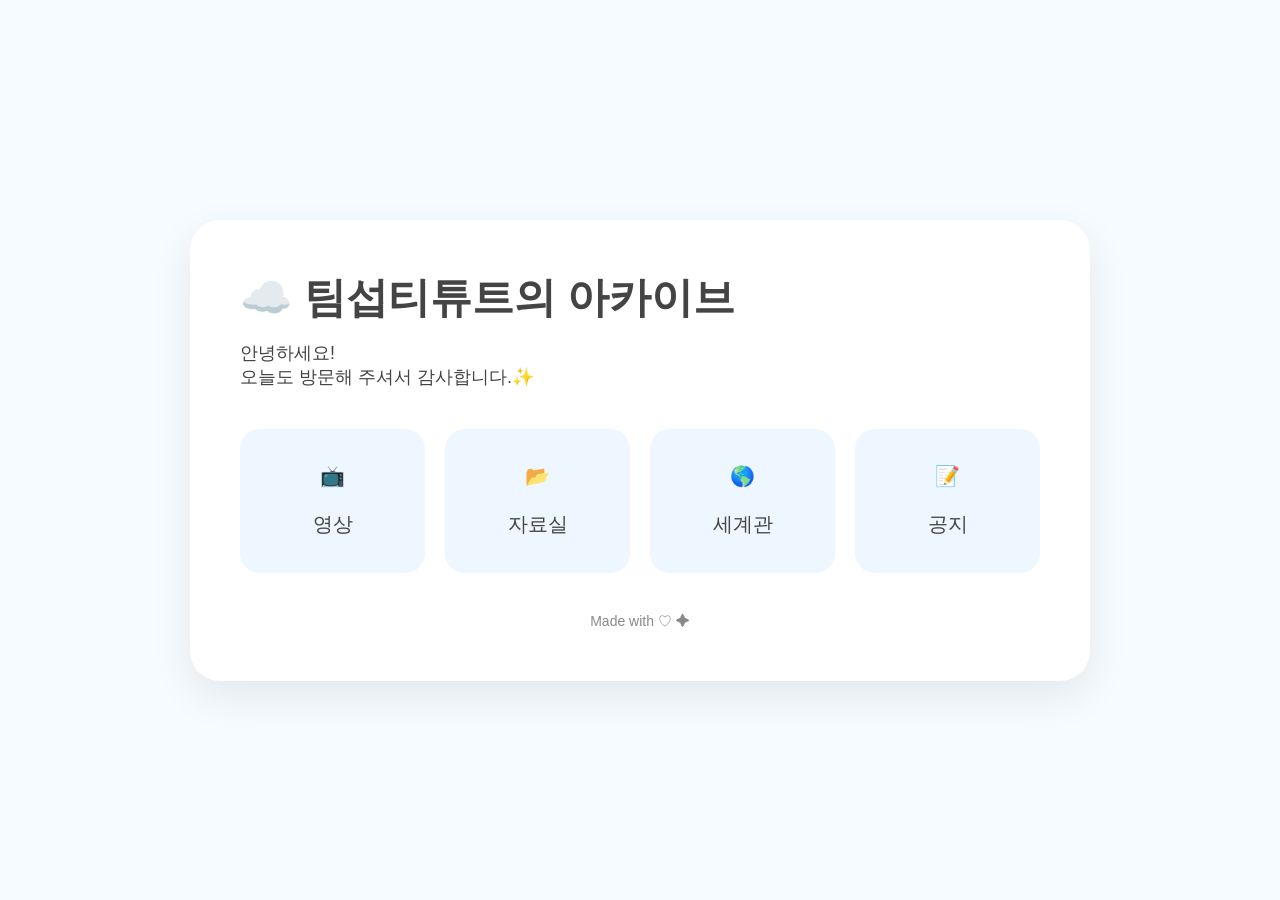
==== index.html @ cb5f6740 "eunseo110800@gmail.com" ====
<!DOCTYPE html>
<html lang="ko">
<head>
<meta charset="UTF-8">
<meta name="viewport" content="width=device-width, initial-scale=1.0">

<title>팀섭티튜의 아카이브</title>

<link rel="preconnect" href="https://fonts.googleapis.com">
<link rel="preconnect" href="https://fonts.gstatic.com" crossorigin>

<style>

*{
margin:0;
padding:0;
box-sizing:border-box;
font-family:sans-serif;
}

body{

background:#f6fbff;

color:#444;

display:flex;

justify-content:center;

align-items:center;

height:100vh;

}

.container{

background:white;

width:90%;
max-width:900px;

border-radius:30px;

padding:50px;

box-shadow:0 15px 40px rgba(0,0,0,.08);

}

h1{

font-size:42px;

margin-bottom:15px;

}

p{

font-size:18px;

margin-bottom:40px;

}

.secret{

cursor:pointer;

transition:.3s;

}

.secret:hover{

color:#4ea4ff;

}

.grid{

display:grid;

grid-template-columns:repeat(auto-fit,minmax(180px,1fr));

gap:20px;

}

.card{

background:#eef7ff;

border-radius:20px;

padding:35px;

text-align:center;

font-size:20px;

cursor:pointer;

transition:.3s;

}

.card:hover{

transform:translateY(-8px);

background:#d9eeff;

}

footer{

margin-top:40px;

text-align:center;

color:#888;

font-size:14px;

}

#fade{

position:fixed;

left:0;
top:0;

width:100%;
height:100%;

background:black;

opacity:0;

pointer-events:none;

transition:2s;

display:flex;

justify-content:center;

align-items:center;

font-size:40px;

color:white;

letter-spacing:8px;

}

</style>

</head>

<body>

<div class="container">

<h1>☁️ 팀섭티튜트의 아카이브</h1>

<p>

안녕하세요!<br>

오늘도 방문해 주셔서 감사합니다.<span class="secret" onclick="goArchive()">✨</span>

</p>

<div class="grid">

<div class="card">📺<br><br>영상</div>

<div class="card">📂<br><br>자료실</div>

<div class="card" onclick="location.href='world.html'">
🌎<br><br>세계관
</div>

<div class="card">📝<br><br>공지</div>

</div>

<footer>

Made with ♡ ✦

</footer>

</div>

<div id="fade">

ACCESSING...

</div>

<script>

function goArchive(){

let fade=document.getElementById("fade");

fade.style.opacity="1";

setTimeout(()=>{

window.location.href="archive.html";

},2200);

}

</script>

</body>
</html>
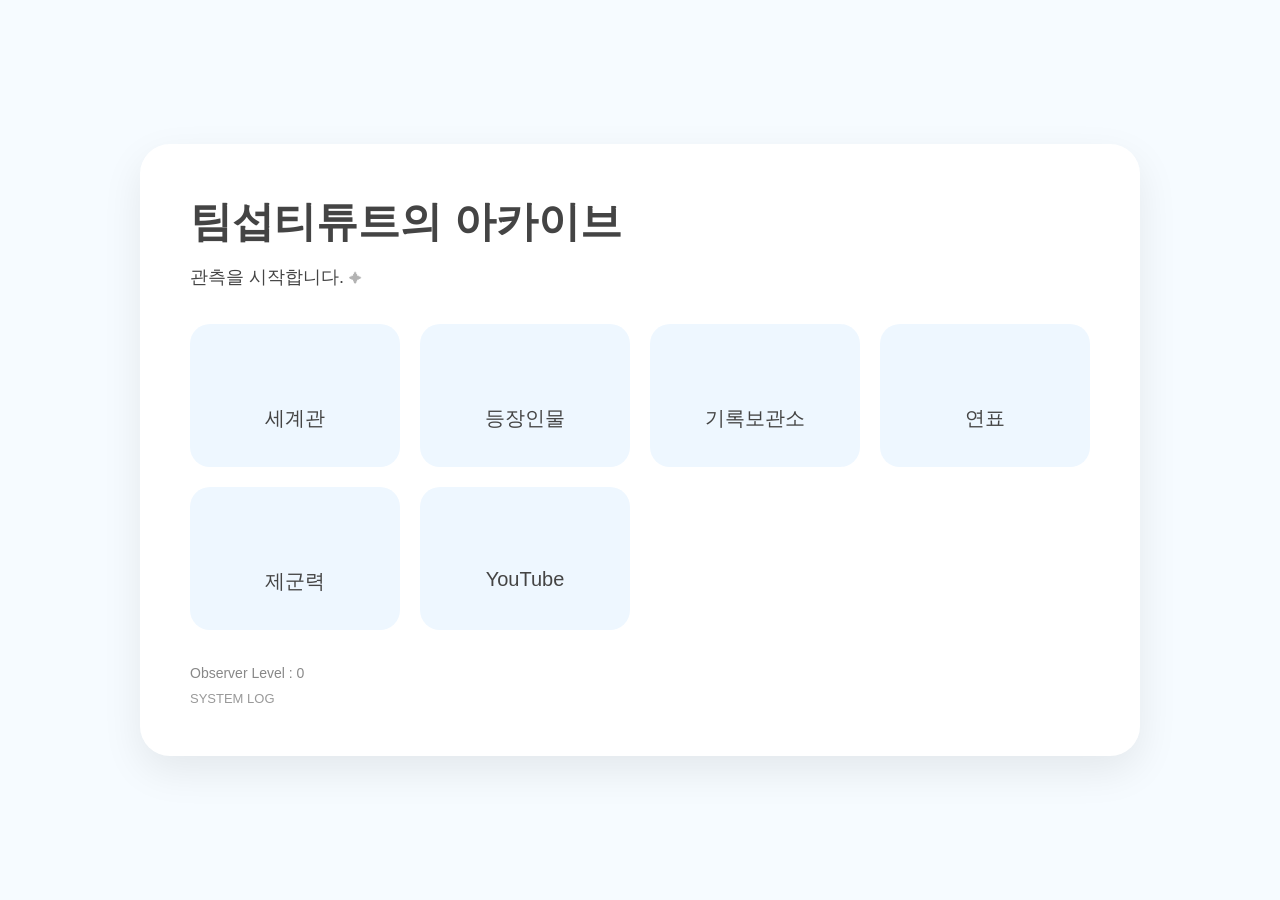
==== commit fc8e82e4: "사이트 완성 1차" ====
--- a/index.html
+++ b/index.html
@@ -1,227 +1,120 @@
 <!DOCTYPE html>
 <html lang="ko">
+
 <head>
+
 <meta charset="UTF-8">
+
 <meta name="viewport" content="width=device-width, initial-scale=1.0">
 
-<title>팀섭티튜의 아카이브</title>
+<title>팀섭티튜트의 아카이브</title>
 
-<link rel="preconnect" href="https://fonts.googleapis.com">
-<link rel="preconnect" href="https://fonts.gstatic.com" crossorigin>
-
-<style>
-
-*{
-margin:0;
-padding:0;
-box-sizing:border-box;
-font-family:sans-serif;
-}
-
-body{
-
-background:#f6fbff;
-
-color:#444;
-
-display:flex;
-
-justify-content:center;
-
-align-items:center;
-
-height:100vh;
-
-}
-
-.container{
-
-background:white;
-
-width:90%;
-max-width:900px;
-
-border-radius:30px;
-
-padding:50px;
-
-box-shadow:0 15px 40px rgba(0,0,0,.08);
-
-}
-
-h1{
-
-font-size:42px;
-
-margin-bottom:15px;
-
-}
-
-p{
-
-font-size:18px;
-
-margin-bottom:40px;
-
-}
-
-.secret{
-
-cursor:pointer;
-
-transition:.3s;
-
-}
-
-.secret:hover{
-
-color:#4ea4ff;
-
-}
-
-.grid{
-
-display:grid;
-
-grid-template-columns:repeat(auto-fit,minmax(180px,1fr));
-
-gap:20px;
-
-}
-
-.card{
-
-background:#eef7ff;
-
-border-radius:20px;
-
-padding:35px;
-
-text-align:center;
-
-font-size:20px;
-
-cursor:pointer;
-
-transition:.3s;
-
-}
-
-.card:hover{
-
-transform:translateY(-8px);
-
-background:#d9eeff;
-
-}
-
-footer{
-
-margin-top:40px;
-
-text-align:center;
-
-color:#888;
-
-font-size:14px;
-
-}
-
-#fade{
-
-position:fixed;
-
-left:0;
-top:0;
-
-width:100%;
-height:100%;
-
-background:black;
-
-opacity:0;
-
-pointer-events:none;
-
-transition:2s;
-
-display:flex;
-
-justify-content:center;
-
-align-items:center;
-
-font-size:40px;
-
-color:white;
-
-letter-spacing:8px;
-
-}
-
-</style>
+<link rel="stylesheet" href="style.css">
 
 </head>
 
 <body>
 
+<div id="fade"></div>
+
+<div id="light"></div>
+
 <div class="container">
 
-<h1>☁️ 팀섭티튜트의 아카이브</h1>
+<h1>팀섭티튜트의 아카이브</h1>
 
 <p>
 
-안녕하세요!<br>
+관측을 시작합니다.
 
-오늘도 방문해 주셔서 감사합니다.<span class="secret" onclick="goArchive()">✨</span>
+<span id="star">✦</span>
 
 </p>
 
 <div class="grid">
 
-<div class="card">📺<br><br>영상</div>
+<a class="card" href="world.html">
 
-<div class="card">📂<br><br>자료실</div>
 
-<div class="card" onclick="location.href='world.html'">
-🌎<br><br>세계관
-</div>
 
-<div class="card">📝<br><br>공지</div>
+<br><br>
+
+세계관
+
+</a>
+
+<a class="card" href="characters.html">
+
+
+
+<br><br>
+
+등장인물
+
+</a>
+
+<a class="card" href="archive.html">
+
+
+
+<br><br>
+
+기록보관소
+
+</a>
+
+<a class="card" href="timeline.html">
+
+
+
+<br><br>
+
+연표
+
+</a>
+
+<a class="card" href="jegun.html">
+
+
+
+<br><br>
+
+제군력
+
+</a>
+
+<a class="card"
+
+href="https://youtube.com"
+
+target="_blank">
+
+
+
+<br><br>
+
+YouTube
+
+</a>
 
 </div>
 
-<footer>
+<div class="status">
 
-Made with ♡ ✦
-
-</footer>
+Observer Level : 0
 
 </div>
 
-<div id="fade">
+<div id="log">
 
-ACCESSING...
+SYSTEM LOG
 
 </div>
 
-<script>
+</div>
 
-function goArchive(){
-
-let fade=document.getElementById("fade");
-
-fade.style.opacity="1";
-
-setTimeout(()=>{
-
-window.location.href="archive.html";
-
-},2200);
-
-}
-
-</script>
+<script src="script.js"></script>
 
 </body>
+
 </html>
--- a/style.css
+++ b/style.css
@@ -0,0 +1,208 @@
+*{
+margin:0;
+padding:0;
+box-sizing:border-box;
+font-family:sans-serif;
+}
+
+body{
+
+background:#f6fbff;
+
+min-height:100vh;
+
+display:flex;
+
+justify-content:center;
+
+align-items:center;
+
+overflow:hidden;
+
+color:#444;
+
+}
+
+.container{
+
+width:90%;
+
+max-width:1000px;
+
+background:white;
+
+padding:50px;
+
+border-radius:30px;
+
+box-shadow:0 15px 40px rgba(0,0,0,.08);
+
+position:relative;
+
+z-index:2;
+
+}
+
+h1{
+
+font-size:42px;
+
+margin-bottom:15px;
+
+}
+
+p{
+
+font-size:18px;
+
+margin-bottom:35px;
+
+}
+
+.grid{
+
+display:grid;
+
+grid-template-columns:repeat(auto-fit,minmax(180px,1fr));
+
+gap:20px;
+
+}
+
+.card{
+
+background:#eef7ff;
+
+padding:35px;
+
+border-radius:20px;
+
+text-align:center;
+
+text-decoration:none;
+
+color:#444;
+
+font-size:20px;
+
+transition:.3s;
+
+}
+
+.card:hover{
+
+transform:translateY(-8px);
+
+background:#dff0ff;
+
+}
+
+#star{
+
+cursor:pointer;
+
+font-size:13px;
+
+opacity:.4;
+
+transition:.3s;
+
+}
+
+#star:hover{
+
+opacity:1;
+
+color:#5caeff;
+
+}
+
+.status{
+
+margin-top:35px;
+
+font-size:14px;
+
+color:#888;
+
+}
+
+#log{
+
+margin-top:10px;
+
+font-size:13px;
+
+color:#999;
+
+}
+
+#fade{
+
+position:fixed;
+
+left:0;
+top:0;
+
+width:100%;
+height:100%;
+
+background:black;
+
+opacity:0;
+
+pointer-events:none;
+
+transition:2s;
+
+z-index:999;
+
+}
+
+#light{
+
+position:fixed;
+
+width:250px;
+
+height:250px;
+
+background:radial-gradient(
+circle,
+rgba(120,190,255,.35),
+transparent 70%
+);
+
+border-radius:50%;
+
+pointer-events:none;
+
+transform:translate(-50%,-50%);
+
+z-index:1;
+
+}
+
+@media(max-width:700px){
+
+.container{
+
+padding:30px;
+
+}
+
+h1{
+
+font-size:30px;
+
+}
+
+.card{
+
+font-size:18px;
+
+padding:25px;
+
+}
+
+}
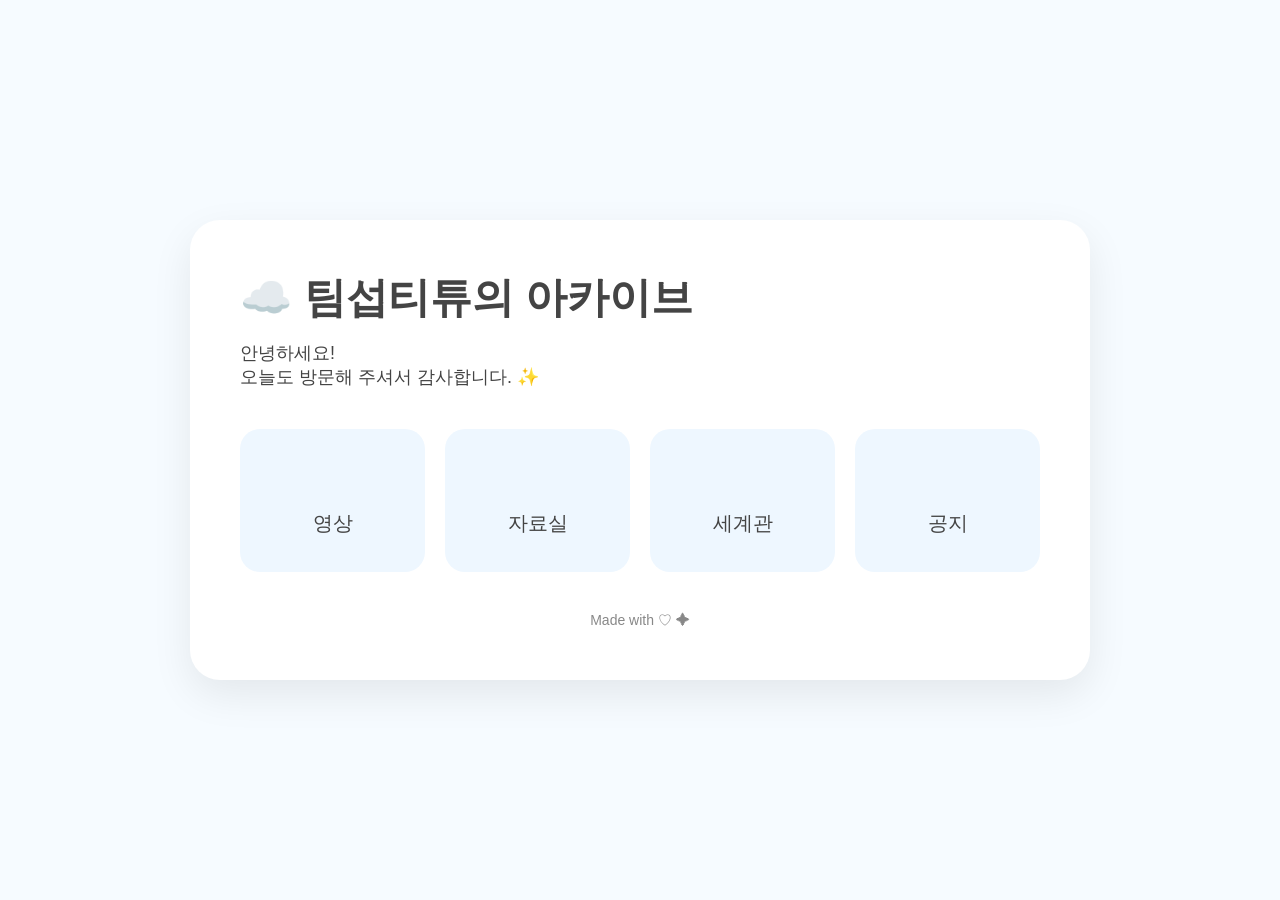
==== commit c06363cd: "사이트 완성 1차" ====
--- a/index.html
+++ b/index.html
@@ -1,120 +1,170 @@
 <!DOCTYPE html>
 <html lang="ko">
-
 <head>
-
 <meta charset="UTF-8">
-
 <meta name="viewport" content="width=device-width, initial-scale=1.0">
 
-<title>팀섭티튜트의 아카이브</title>
+<title>팀섭티튜의 아카이브</title>
 
-<link rel="stylesheet" href="style.css">
+<style>
+
+*{
+margin:0;
+padding:0;
+box-sizing:border-box;
+font-family:sans-serif;
+}
+
+body{
+background:#f6fbff;
+color:#444;
+display:flex;
+justify-content:center;
+align-items:center;
+height:100vh;
+}
+
+.container{
+background:white;
+width:90%;
+max-width:900px;
+border-radius:30px;
+padding:50px;
+box-shadow:0 15px 40px rgba(0,0,0,.08);
+}
+
+h1{
+font-size:42px;
+margin-bottom:15px;
+}
+
+p{
+font-size:18px;
+margin-bottom:40px;
+}
+
+.secret{
+cursor:pointer;
+transition:.3s;
+}
+
+.secret:hover{
+color:#4ea4ff;
+}
+
+.grid{
+display:grid;
+grid-template-columns:repeat(auto-fit,minmax(180px,1fr));
+gap:20px;
+}
+
+.card{
+background:#eef7ff;
+border-radius:20px;
+padding:35px;
+text-align:center;
+font-size:20px;
+cursor:pointer;
+transition:.3s;
+}
+
+.card:hover{
+transform:translateY(-8px);
+background:#d9eeff;
+}
+
+footer{
+margin-top:40px;
+text-align:center;
+color:#888;
+font-size:14px;
+}
+
+#fade{
+position:fixed;
+left:0;
+top:0;
+width:100%;
+height:100%;
+background:black;
+opacity:0;
+pointer-events:none;
+transition:2s;
+display:flex;
+justify-content:center;
+align-items:center;
+font-size:40px;
+color:white;
+letter-spacing:8px;
+}
+
+</style>
 
 </head>
 
 <body>
 
-<div id="fade"></div>
-
-<div id="light"></div>
-
 <div class="container">
 
-<h1>팀섭티튜트의 아카이브</h1>
+<h1>☁️ 팀섭티튜의 아카이브</h1>
 
 <p>
-
-관측을 시작합니다.
-
-<span id="star">✦</span>
-
+안녕하세요!<br>
+오늘도 방문해 주셔서 감사합니다.
+<span class="secret" onclick="goSecret()">✨</span>
 </p>
 
 <div class="grid">
 
-<a class="card" href="world.html">
-
-
-
-<br><br>
-
-세계관
-
-</a>
-
-<a class="card" href="characters.html">
-
-
-
-<br><br>
-
-등장인물
-
-</a>
-
-<a class="card" href="archive.html">
-
-
-
-<br><br>
-
-기록보관소
-
-</a>
-
-<a class="card" href="timeline.html">
-
-
-
-<br><br>
-
-연표
-
-</a>
-
-<a class="card" href="jegun.html">
-
-
-
-<br><br>
-
-제군력
-
-</a>
-
-<a class="card"
-
-href="https://youtube.com"
-
-target="_blank">
-
-
-
-<br><br>
-
-YouTube
-
-</a>
-
+<div class="card">
+<br><br>영상
 </div>
 
-<div class="status">
-
-Observer Level : 0
-
+<div class="card" onclick="location.href='archive.html'">
+<br><br>자료실
 </div>
 
-<div id="log">
+<div class="card" onclick="location.href='world.html'">
+<br><br>세계관
+</div>
 
-SYSTEM LOG
-
+<div class="card">
+<br><br>공지
 </div>
 
 </div>
 
-<script src="script.js"></script>
+<footer>
+
+Made with ♡ ✦
+
+</footer>
+
+</div>
+
+<div id="fade">
+
+ACCESSING...
+
+</div>
+
+<script>
+
+function goSecret(){
+
+const fade=document.getElementById("fade");
+
+fade.style.opacity="1";
+
+setTimeout(()=>{
+
+location.href="secret.html";
+
+},2000);
+
+}
+
+</script>
 
 </body>
-
 </html>
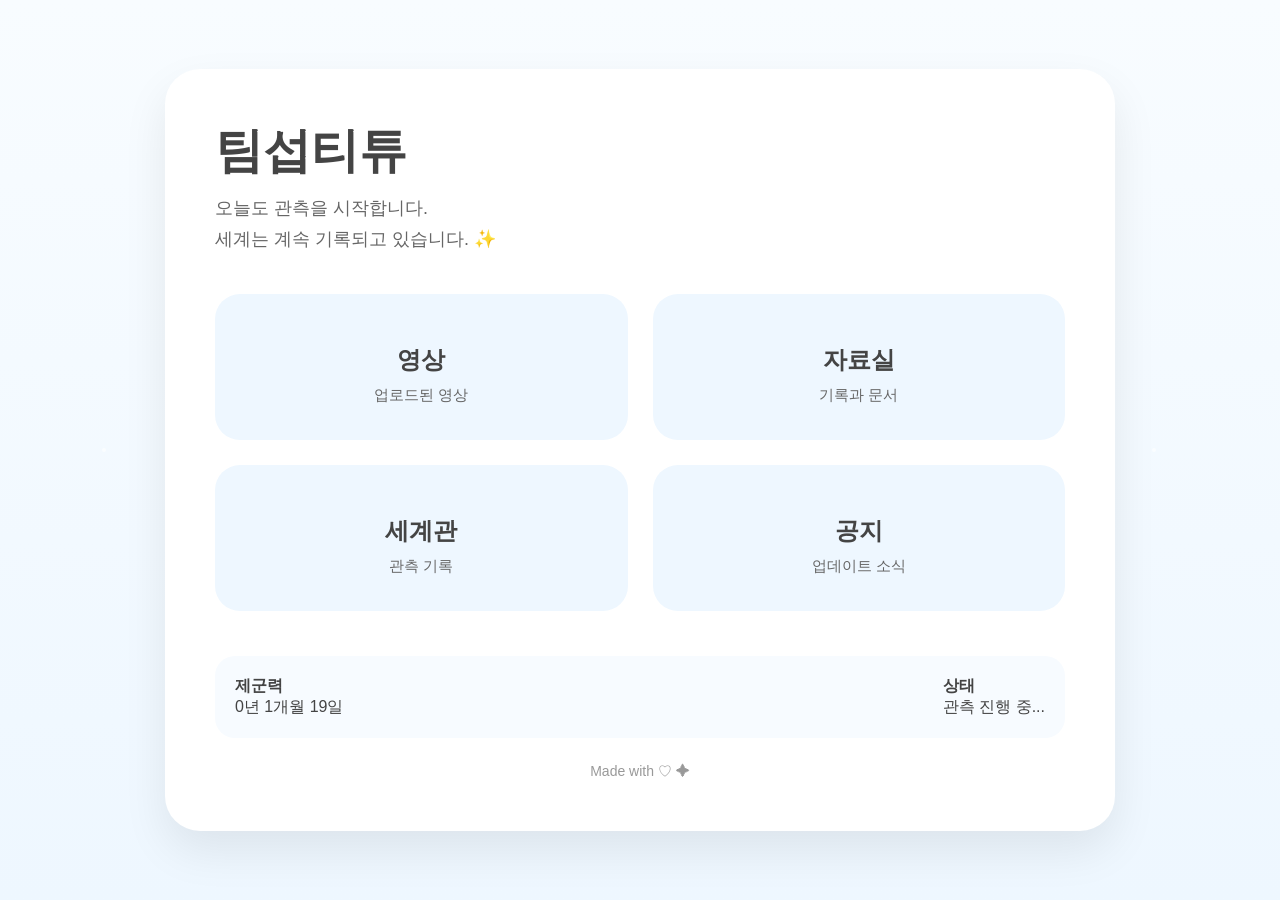
==== commit 13c2d6a2: "tkdlxm" ====
--- a/index.html
+++ b/index.html
@@ -1,6 +1,7 @@
 <!DOCTYPE html>
 <html lang="ko">
 <head>
+
 <meta charset="UTF-8">
 <meta name="viewport" content="width=device-width, initial-scale=1.0">
 
@@ -12,90 +13,235 @@
 margin:0;
 padding:0;
 box-sizing:border-box;
-font-family:sans-serif;
+font-family:"Pretendard",sans-serif;
 }
 
 body{
-background:#f6fbff;
+
+background:linear-gradient(#f8fcff,#eef7ff);
+
+height:100vh;
+
+display:flex;
+
+justify-content:center;
+
+align-items:center;
+
+overflow:hidden;
+
 color:#444;
+
+}
+
+/* 떠다니는 별 */
+
+.star{
+
+position:absolute;
+
+width:4px;
+height:4px;
+
+background:white;
+
+border-radius:50%;
+
+animation:float 12s linear infinite;
+
+opacity:.6;
+
+}
+
+@keyframes float{
+
+0%{
+
+transform:translateY(100vh);
+
+}
+
+100%{
+
+transform:translateY(-100px);
+
+}
+
+}
+
+.container{
+
+width:90%;
+max-width:950px;
+
+background:white;
+
+padding:50px;
+
+border-radius:35px;
+
+box-shadow:0 20px 45px rgba(0,0,0,.08);
+
+position:relative;
+
+z-index:5;
+
+}
+
+h1{
+
+font-size:48px;
+
+margin-bottom:10px;
+
+}
+
+.sub{
+
+font-size:18px;
+
+color:#666;
+
+margin-bottom:40px;
+
+line-height:1.7;
+
+}
+
+.secret{
+
+cursor:pointer;
+
+transition:.3s;
+
+}
+
+.secret:hover{
+
+color:#6aa8ff;
+
+}
+
+.grid{
+
+display:grid;
+
+grid-template-columns:repeat(2,1fr);
+
+gap:25px;
+
+}
+
+.card{
+
+background:#eef7ff;
+
+border-radius:25px;
+
+padding:35px;
+
+text-align:center;
+
+cursor:pointer;
+
+transition:.35s;
+
+}
+
+.card:hover{
+
+transform:translateY(-8px);
+
+background:#dcefff;
+
+}
+
+.card .icon{
+
+font-size:45px;
+
+margin-bottom:15px;
+
+}
+
+.card h2{
+
+font-size:24px;
+
+margin-bottom:10px;
+
+}
+
+.card p{
+
+color:#666;
+
+font-size:15px;
+
+}
+
+.info{
+
+margin-top:45px;
+
+padding:20px;
+
+border-radius:20px;
+
+background:#f7fbff;
+
 display:flex;
-justify-content:center;
+
+justify-content:space-between;
+
 align-items:center;
-height:100vh;
-}
-
-.container{
-background:white;
-width:90%;
-max-width:900px;
-border-radius:30px;
-padding:50px;
-box-shadow:0 15px 40px rgba(0,0,0,.08);
-}
-
-h1{
-font-size:42px;
-margin-bottom:15px;
-}
-
-p{
-font-size:18px;
-margin-bottom:40px;
-}
-
-.secret{
-cursor:pointer;
-transition:.3s;
-}
-
-.secret:hover{
-color:#4ea4ff;
-}
-
-.grid{
-display:grid;
-grid-template-columns:repeat(auto-fit,minmax(180px,1fr));
-gap:20px;
-}
-
-.card{
-background:#eef7ff;
-border-radius:20px;
-padding:35px;
+
+}
+
+footer{
+
+margin-top:25px;
+
 text-align:center;
-font-size:20px;
-cursor:pointer;
-transition:.3s;
-}
-
-.card:hover{
-transform:translateY(-8px);
-background:#d9eeff;
-}
-
-footer{
-margin-top:40px;
-text-align:center;
-color:#888;
+
 font-size:14px;
+
+color:#999;
+
 }
 
 #fade{
+
 position:fixed;
+
 left:0;
 top:0;
+
 width:100%;
 height:100%;
+
 background:black;
+
+display:flex;
+
+justify-content:center;
+
+align-items:center;
+
+font-size:40px;
+
+color:white;
+
 opacity:0;
+
 pointer-events:none;
+
 transition:2s;
-display:flex;
-justify-content:center;
-align-items:center;
-font-size:40px;
-color:white;
+
 letter-spacing:8px;
+
+z-index:999;
+
 }
 
 </style>
@@ -104,32 +250,87 @@
 
 <body>
 
+<div class="star" style="left:8%;animation-delay:0s;"></div>
+<div class="star" style="left:24%;animation-delay:3s;"></div>
+<div class="star" style="left:40%;animation-delay:6s;"></div>
+<div class="star" style="left:55%;animation-delay:2s;"></div>
+<div class="star" style="left:72%;animation-delay:8s;"></div>
+<div class="star" style="left:90%;animation-delay:5s;"></div>
+
 <div class="container">
 
-<h1>☁️ 팀섭티튜의 아카이브</h1>
-
-<p>
-안녕하세요!<br>
-오늘도 방문해 주셔서 감사합니다.
+<h1> 팀섭티튜</h1>
+
+<div class="sub">
+
+오늘도 관측을 시작합니다.<br>
+
+세계는 계속 기록되고 있습니다.
+
 <span class="secret" onclick="goSecret()">✨</span>
-</p>
+
+</div>
 
 <div class="grid">
 
 <div class="card">
-<br><br>영상
+
+<div class="icon"></div>
+
+<h2>영상</h2>
+
+<p>업로드된 영상</p>
+
 </div>
 
 <div class="card" onclick="location.href='archive.html'">
-<br><br>자료실
+
+<div class="icon"></div>
+
+<h2>자료실</h2>
+
+<p>기록과 문서</p>
+
 </div>
 
 <div class="card" onclick="location.href='world.html'">
-<br><br>세계관
+
+<div class="icon"></div>
+
+<h2>세계관</h2>
+
+<p>관측 기록</p>
+
 </div>
 
 <div class="card">
-<br><br>공지
+
+<div class="icon"></div>
+
+<h2>공지</h2>
+
+<p>업데이트 소식</p>
+
+</div>
+
+</div>
+
+<div class="info">
+
+<div>
+
+<b> 제군력</b><br>
+
+0년 1개월 19일
+
+</div>
+
+<div>
+
+<b>상태</b><br>
+
+관측 진행 중...
+
 </div>
 
 </div>
@@ -152,7 +353,7 @@
 
 function goSecret(){
 
-const fade=document.getElementById("fade");
+let fade=document.getElementById("fade");
 
 fade.style.opacity="1";
 
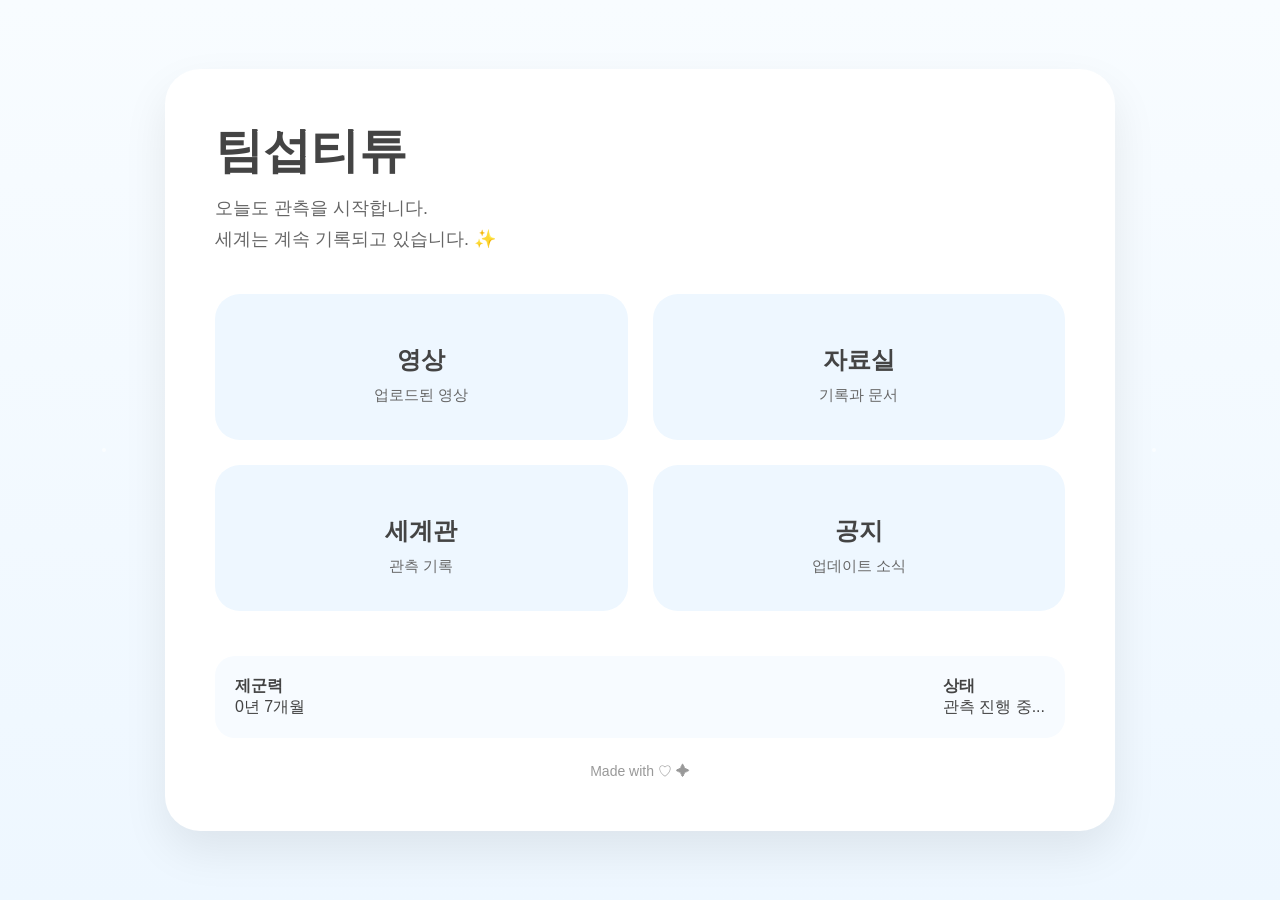
==== commit ca21ea32: "tkdlxm" ====
--- a/index.html
+++ b/index.html
@@ -321,7 +321,7 @@
 
 <b> 제군력</b><br>
 
-0년 1개월 19일
+<span id="jegun"></span>
 
 </div>
 
@@ -364,6 +364,21 @@
 },2000);
 
 }
+
+// 제군력 자동 계산
+const start = new Date("2026-05-23");
+const today = new Date();
+
+let years = today.getFullYear() - start.getFullYear();
+let months = today.getMonth() - start.getMonth();
+
+if (months < 0) {
+    years--;
+    months += 12;
+}
+
+document.getElementById("jegun").textContent =
+`${years}년 ${months}개월`;
 
 </script>
 
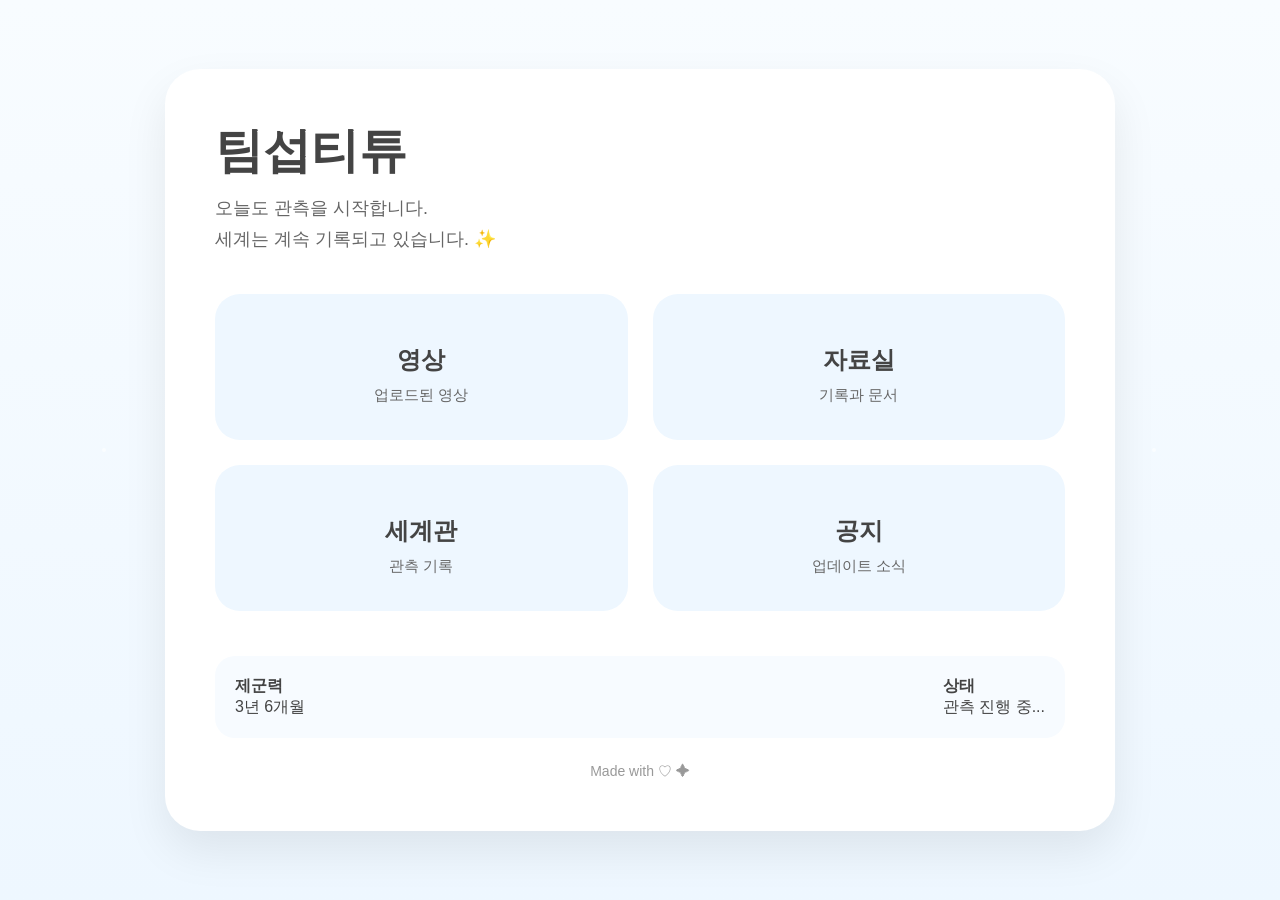
==== commit 9c9c3df7: "tkdlxm" ====
--- a/index.html
+++ b/index.html
@@ -365,17 +365,20 @@
 
 }
 
-// 제군력 자동 계산
+// ===== 제군력 계산 =====
+
 const start = new Date("2026-05-23");
 const today = new Date();
 
-let years = today.getFullYear() - start.getFullYear();
-let months = today.getMonth() - start.getMonth();
-
-if (months < 0) {
-    years--;
-    months += 12;
-}
+const diffDays = Math.floor(
+    (today - start) / (1000 * 60 * 60 * 24)
+);
+
+// 현실 7일 = 제군력 1.5개월
+const totalMonths = diffDays * (1.5 / 7);
+
+const years = Math.floor(totalMonths / 12);
+const months = Math.floor(totalMonths % 12);
 
 document.getElementById("jegun").textContent =
 `${years}년 ${months}개월`;
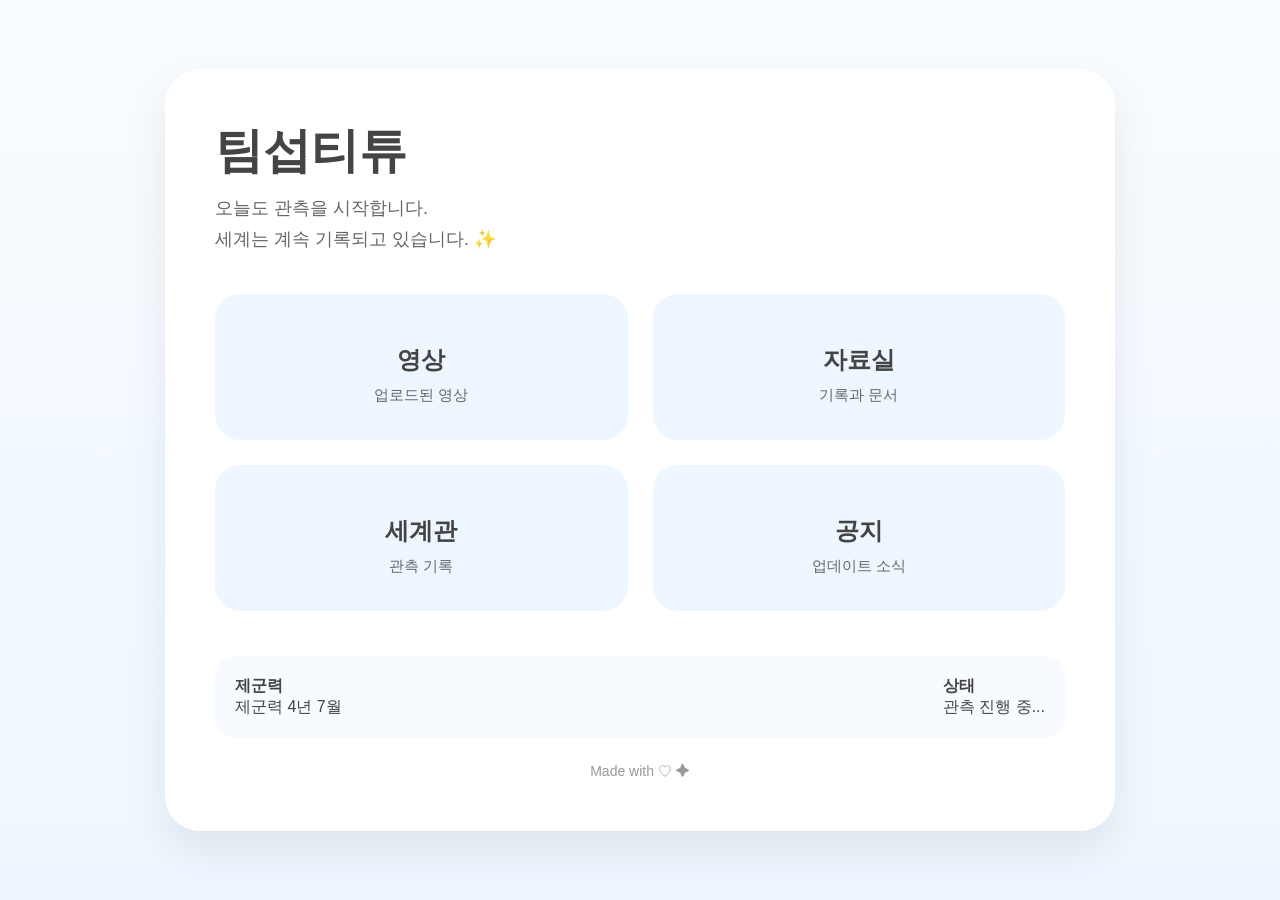
==== commit 6d351e86: "사이트" ====
--- a/index.html
+++ b/index.html
@@ -353,37 +353,44 @@
 
 function goSecret(){
 
-let fade=document.getElementById("fade");
-
-fade.style.opacity="1";
-
-setTimeout(()=>{
-
-location.href="secret.html";
-
-},2000);
-
-}
-
-// ===== 제군력 계산 =====
-
-const start = new Date("2026-05-23");
+    const fade = document.getElementById("fade");
+
+    fade.style.opacity = "1";
+
+    setTimeout(function(){
+
+        location.href = "secret.html";
+
+    }, 2000);
+
+}
+
+// ======================
+// 제군력 계산 (공통)
+// ======================
+
+// 시작일 : 2026-05-23 = 제군력 1년 1월 1일
+const startDate = new Date(2026, 4, 23);
 const today = new Date();
 
+// 현실에서 지난 날짜
 const diffDays = Math.floor(
-    (today - start) / (1000 * 60 * 60 * 24)
+    (today - startDate) / (1000 * 60 * 60 * 24)
 );
 
 // 현실 7일 = 제군력 1.5개월
-const totalMonths = diffDays * (1.5 / 7);
-
-const years = Math.floor(totalMonths / 12);
-const months = Math.floor(totalMonths % 12);
-
+const elapsedMonths = diffDays * (1.5 / 7);
+
+// 시작이 1년 1월이므로
+const totalMonths = 12 + elapsedMonths;
+
+const year = Math.floor(totalMonths / 12);
+const month = Math.floor(totalMonths % 12) + 1;
+
+// 출력
 document.getElementById("jegun").textContent =
-`${years}년 ${months}개월`;
+`제군력 ${year}년 ${month}월`;
 
 </script>
-
 </body>
 </html>
